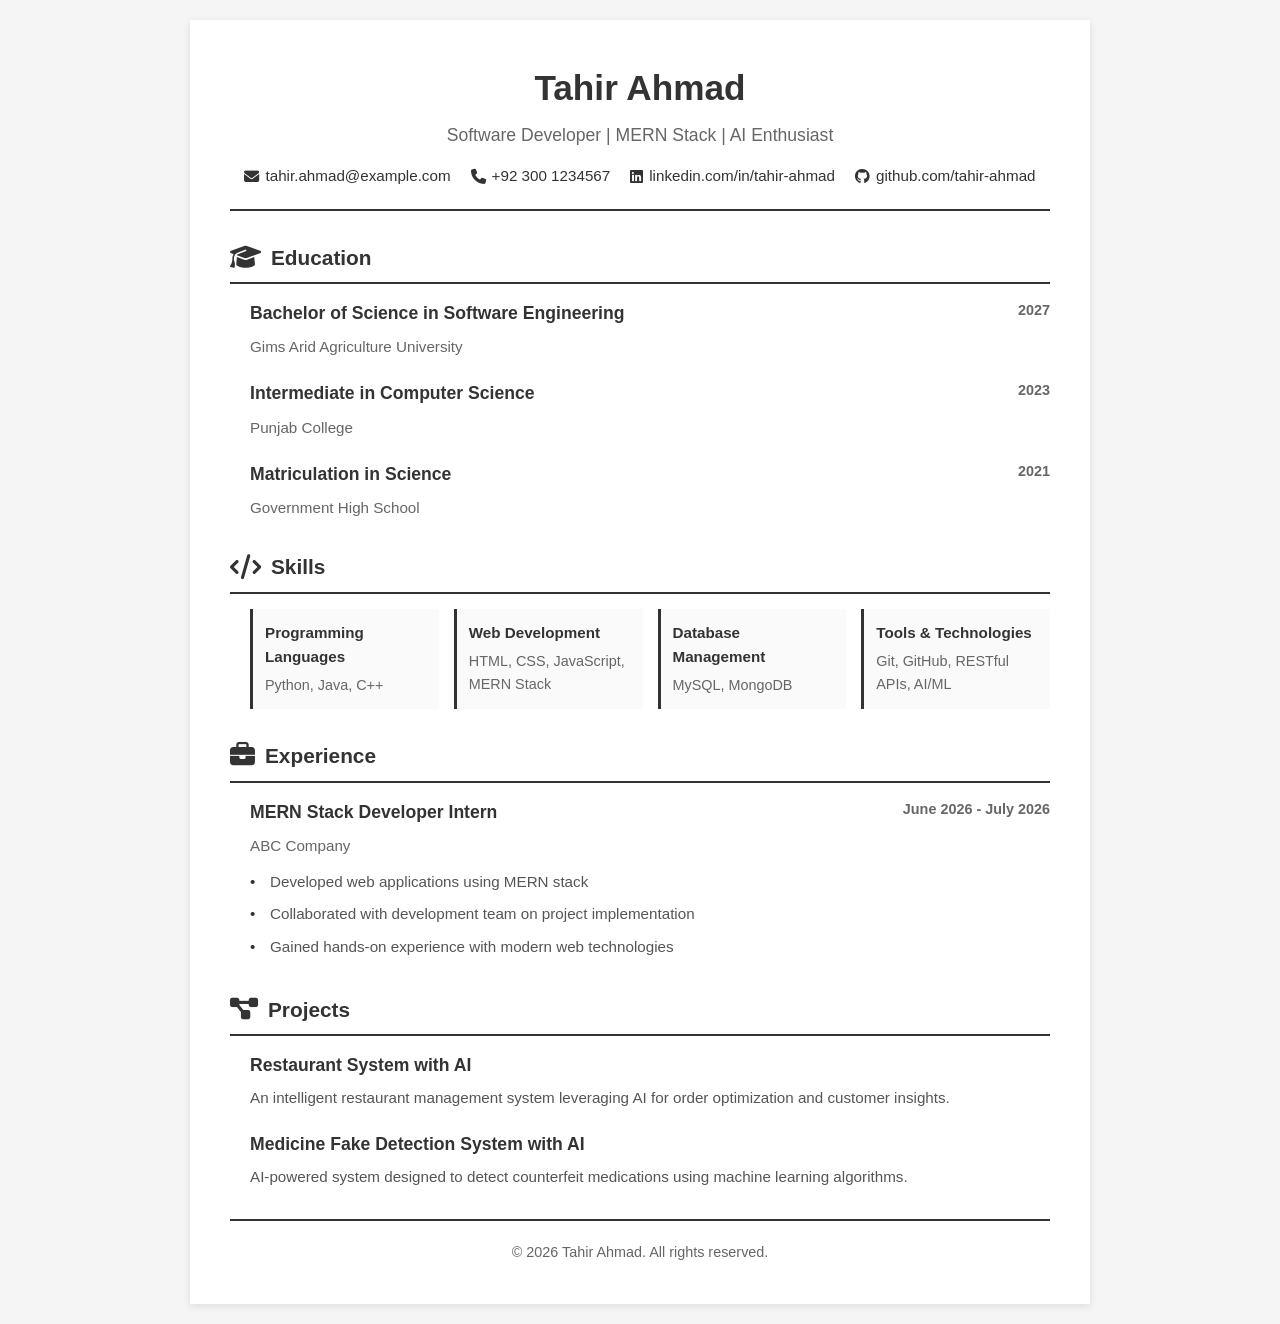
==== cv/cv.html @ cece4b5e "resturent file/reservation_make.html file has been deleted. Do not suggest code for this file. and i" ====
﻿<!DOCTYPE html>
<html lang="en">
<head>
    <meta charset="UTF-8">
    <meta name="viewport" content="width=device-width, initial-scale=1.0">
    <title>Tahir Ahmad - Software Developer CV</title>
    <link rel="stylesheet" href="cv.css">
    <link rel="stylesheet" href="https://cdnjs.cloudflare.com/ajax/libs/font-awesome/6.4.0/css/all.min.css">
</head>
<body>
    <div class="cv-container">
        <!-- Header Section -->
        <header class="header">
            <div class="header-content">
                <h1 class="name">Tahir Ahmad</h1>
                <p class="title">Software Developer | MERN Stack | AI Enthusiast</p>
                <div class="contact-info">
                    <span><i class="fas fa-envelope"></i> tahir.ahmad@example.com</span>
                    <span><i class="fas fa-phone"></i> +92 300 1234567</span>
                    <span><i class="fab fa-linkedin"></i> linkedin.com/in/tahir-ahmad</span>
                    <span><i class="fab fa-github"></i> github.com/tahir-ahmad</span>
                </div>
            </div>
        </header>

        <main class="main-content">
            <!-- Education Section -->
            <section class="section">
                <h2 class="section-title"><i class="fas fa-graduation-cap"></i> Education</h2>
                <div class="content">
                    <div class="entry">
                        <div class="entry-header">
                            <h3>Bachelor of Science in Software Engineering</h3>
                            <span class="date">2027</span>
                        </div>
                        <p class="institution">Gims Arid Agriculture University</p>
                    </div>
                    <div class="entry">
                        <div class="entry-header">
                            <h3>Intermediate in Computer Science</h3>
                            <span class="date">2023</span>
                        </div>
                        <p class="institution">Punjab College</p>
                    </div>
                    <div class="entry">
                        <div class="entry-header">
                            <h3>Matriculation in Science</h3>
                            <span class="date">2021</span>
                        </div>
                        <p class="institution">Government High School</p>
                    </div>
                </div>
            </section>

            <!-- Skills Section -->
            <section class="section">
                <h2 class="section-title"><i class="fas fa-code"></i> Skills</h2>
                <div class="content">
                    <div class="skills-grid">
                        <div class="skill-category">
                            <h4>Programming Languages</h4>
                            <p>Python, Java, C++</p>
                        </div>
                        <div class="skill-category">
                            <h4>Web Development</h4>
                            <p>HTML, CSS, JavaScript, MERN Stack</p>
                        </div>
                        <div class="skill-category">
                            <h4>Database Management</h4>
                            <p>MySQL, MongoDB</p>
                        </div>
                        <div class="skill-category">
                            <h4>Tools & Technologies</h4>
                            <p>Git, GitHub, RESTful APIs, AI/ML</p>
                        </div>
                    </div>
                </div>
            </section>

            <!-- Experience Section -->
            <section class="section">
                <h2 class="section-title"><i class="fas fa-briefcase"></i> Experience</h2>
                <div class="content">
                    <div class="entry">
                        <div class="entry-header">
                            <h3>MERN Stack Developer Intern</h3>
                            <span class="date">June 2026 - July 2026</span>
                        </div>
                        <p class="institution">ABC Company</p>
                        <ul class="responsibilities">
                            <li>Developed web applications using MERN stack</li>
                            <li>Collaborated with development team on project implementation</li>
                            <li>Gained hands-on experience with modern web technologies</li>
                        </ul>
                    </div>
                </div>
            </section>

            <!-- Projects Section -->
            <section class="section">
                <h2 class="section-title"><i class="fas fa-project-diagram"></i> Projects</h2>
                <div class="content">
                    <div class="entry">
                        <div class="entry-header">
                            <h3>Restaurant System with AI</h3>
                        </div>
                        <p class="description">An intelligent restaurant management system leveraging AI for order optimization and customer insights.</p>
                    </div>
                    <div class="entry">
                        <div class="entry-header">
                            <h3>Medicine Fake Detection System with AI</h3>
                        </div>
                        <p class="description">AI-powered system designed to detect counterfeit medications using machine learning algorithms.</p>
                    </div>
                </div>
            </section>
        </main>

        <!-- Footer -->
        <footer class="footer">
            <p>&copy; 2026 Tahir Ahmad. All rights reserved.</p>
        </footer>
    </div>
</body>
</html>
---- cv/cv.css ----
﻿* {
    margin: 0;
    padding: 0;
    box-sizing: border-box;
}

body {
    font-family: 'Segoe UI', Tahoma, Geneva, Verdana, sans-serif;
    line-height: 1.6;
    color: #333;
    background: #f5f5f5;
    padding: 20px;
}

.cv-container {
    max-width: 900px;
    margin: 0 auto;
    background: white;
    padding: 40px;
    box-shadow: 0 2px 8px rgba(0, 0, 0, 0.1);
}

/* Header Section */
.header {
    text-align: center;
    margin-bottom: 30px;
    border-bottom: 2px solid #333;
    padding-bottom: 20px;
}

.name {
    font-size: 2.2em;
    font-weight: 700;
    margin-bottom: 5px;
}

.title {
    font-size: 1.1em;
    color: #666;
    margin-bottom: 15px;
}

.contact-info {
    display: flex;
    flex-wrap: wrap;
    justify-content: center;
    gap: 20px;
    font-size: 0.95em;
}

.contact-info span {
    display: flex;
    align-items: center;
    gap: 6px;
}

.contact-info i {
    color: #333;
}

/* Section Styling */
.section {
    margin-bottom: 30px;
}

.section-title {
    font-size: 1.3em;
    font-weight: 700;
    color: #333;
    margin-bottom: 15px;
    padding-bottom: 8px;
    border-bottom: 2px solid #333;
    display: flex;
    align-items: center;
    gap: 10px;
}

.section-title i {
    font-size: 1.2em;
}

.content {
    margin-left: 20px;
}

/* Entry Styling */
.entry {
    margin-bottom: 20px;
}

.entry h3 {
    font-size: 1.1em;
    font-weight: 600;
    color: #333;
    margin-bottom: 3px;
}

.entry-header {
    display: flex;
    justify-content: space-between;
    align-items: flex-start;
    margin-bottom: 5px;
}

.date {
    font-size: 0.9em;
    color: #666;
    font-weight: 600;
}

.institution {
    font-size: 0.95em;
    color: #666;
    margin-bottom: 5px;
}

.description {
    font-size: 0.95em;
    color: #555;
    line-height: 1.5;
}

.responsibilities {
    list-style: none;
    margin-top: 8px;
    padding-left: 0;
}

.responsibilities li {
    color: #555;
    padding: 4px 0;
    padding-left: 20px;
    position: relative;
    font-size: 0.95em;
}

.responsibilities li:before {
    content: "•";
    position: absolute;
    left: 0;
    color: #333;
}

/* Skills Grid */
.skills-grid {
    display: grid;
    grid-template-columns: repeat(auto-fit, minmax(180px, 1fr));
    gap: 15px;
}

.skill-category {
    padding: 12px;
    background: #fafafa;
    border-left: 3px solid #333;
}

.skill-category h4 {
    font-size: 0.95em;
    font-weight: 700;
    color: #333;
    margin-bottom: 5px;
}

.skill-category p {
    font-size: 0.9em;
    color: #666;
}

/* Footer */
.footer {
    text-align: center;
    padding-top: 20px;
    border-top: 2px solid #333;
    color: #666;
    font-size: 0.9em;
    margin-top: 30px;
}

/* Responsive Design */
@media (max-width: 768px) {
    .cv-container {
        padding: 20px;
    }

    .name {
        font-size: 1.8em;
    }

    .contact-info {
        flex-direction: column;
        gap: 8px;
    }

    .entry-header {
        flex-direction: column;
    }

    .date {
        margin-top: 3px;
    }

    .skills-grid {
        grid-template-columns: 1fr;
    }
}
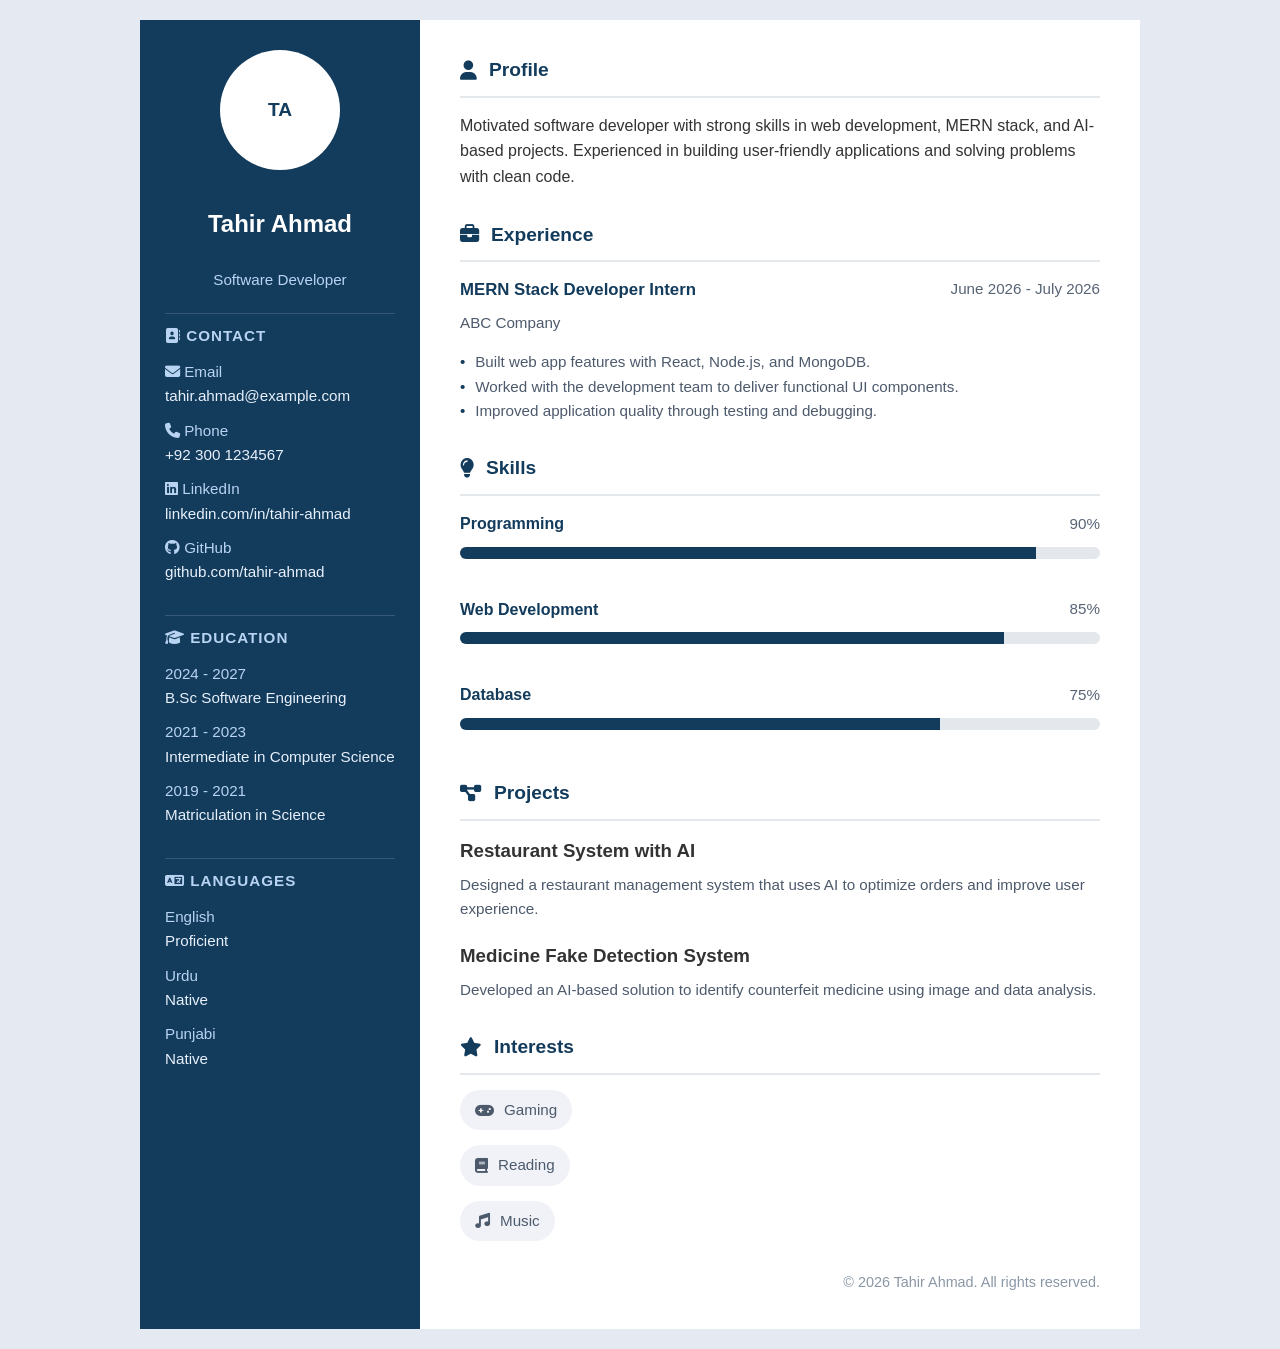
==== commit 9fb1c32b: "now we update the resturent design" ====
--- a/cv/cv.html
+++ b/cv/cv.html
@@ -9,117 +9,120 @@
 </head>
 <body>
     <div class="cv-container">
-        <!-- Header Section -->
-        <header class="header">
-            <div class="header-content">
-                <h1 class="name">Tahir Ahmad</h1>
-                <p class="title">Software Developer | MERN Stack | AI Enthusiast</p>
-                <div class="contact-info">
-                    <span><i class="fas fa-envelope"></i> tahir.ahmad@example.com</span>
-                    <span><i class="fas fa-phone"></i> +92 300 1234567</span>
-                    <span><i class="fab fa-linkedin"></i> linkedin.com/in/tahir-ahmad</span>
-                    <span><i class="fab fa-github"></i> github.com/tahir-ahmad</span>
-                </div>
+        <aside class="sidebar">
+            <div class="profile-photo">TA</div>
+            <h1>Tahir Ahmad</h1>
+            <p class="title">Software Developer</p>
+
+            <div class="sidebar-section">
+                <h2><i class="fas fa-address-book"></i> Contact</h2>
+                <ul>
+                    <li><span><i class="fas fa-envelope"></i> Email</span>tahir.ahmad@example.com</li>
+                    <li><span><i class="fas fa-phone"></i> Phone</span>+92 300 1234567</li>
+                    <li><span><i class="fab fa-linkedin"></i> LinkedIn</span>linkedin.com/in/tahir-ahmad</li>
+                    <li><span><i class="fab fa-github"></i> GitHub</span>github.com/tahir-ahmad</li>
+                </ul>
             </div>
-        </header>
 
-        <main class="main-content">
-            <!-- Education Section -->
+            <div class="sidebar-section">
+                <h2><i class="fas fa-graduation-cap"></i> Education</h2>
+                <ul>
+                    <li><span>2024 - 2027</span>B.Sc Software Engineering</li>
+                    <li><span>2021 - 2023</span>Intermediate in Computer Science</li>
+                    <li><span>2019 - 2021</span>Matriculation in Science</li>
+                </ul>
+            </div>
+
+            <div class="sidebar-section">
+                <h2><i class="fas fa-language"></i> Languages</h2>
+                <ul>
+                    <li><span>English</span>Proficient</li>
+                    <li><span>Urdu</span>Native</li>
+                    <li><span>Punjabi</span>Native</li>
+                </ul>
+            </div>
+        </aside>
+
+        <main class="main">
             <section class="section">
-                <h2 class="section-title"><i class="fas fa-graduation-cap"></i> Education</h2>
-                <div class="content">
-                    <div class="entry">
-                        <div class="entry-header">
-                            <h3>Bachelor of Science in Software Engineering</h3>
-                            <span class="date">2027</span>
-                        </div>
-                        <p class="institution">Gims Arid Agriculture University</p>
-                    </div>
-                    <div class="entry">
-                        <div class="entry-header">
-                            <h3>Intermediate in Computer Science</h3>
-                            <span class="date">2023</span>
-                        </div>
-                        <p class="institution">Punjab College</p>
-                    </div>
-                    <div class="entry">
-                        <div class="entry-header">
-                            <h3>Matriculation in Science</h3>
-                            <span class="date">2021</span>
-                        </div>
-                        <p class="institution">Government High School</p>
-                    </div>
+                <div class="section-title"><i class="fas fa-user"></i>Profile</div>
+                <div class="section-content">
+                    <p>Motivated software developer with strong skills in web development, MERN stack, and AI-based projects. Experienced in building user-friendly applications and solving problems with clean code.</p>
                 </div>
             </section>
 
-            <!-- Skills Section -->
             <section class="section">
-                <h2 class="section-title"><i class="fas fa-code"></i> Skills</h2>
-                <div class="content">
-                    <div class="skills-grid">
-                        <div class="skill-category">
-                            <h4>Programming Languages</h4>
-                            <p>Python, Java, C++</p>
-                        </div>
-                        <div class="skill-category">
-                            <h4>Web Development</h4>
-                            <p>HTML, CSS, JavaScript, MERN Stack</p>
-                        </div>
-                        <div class="skill-category">
-                            <h4>Database Management</h4>
-                            <p>MySQL, MongoDB</p>
-                        </div>
-                        <div class="skill-category">
-                            <h4>Tools & Technologies</h4>
-                            <p>Git, GitHub, RESTful APIs, AI/ML</p>
-                        </div>
-                    </div>
-                </div>
-            </section>
-
-            <!-- Experience Section -->
-            <section class="section">
-                <h2 class="section-title"><i class="fas fa-briefcase"></i> Experience</h2>
-                <div class="content">
+                <div class="section-title"><i class="fas fa-briefcase"></i>Experience</div>
+                <div class="section-content">
                     <div class="entry">
                         <div class="entry-header">
                             <h3>MERN Stack Developer Intern</h3>
                             <span class="date">June 2026 - July 2026</span>
                         </div>
-                        <p class="institution">ABC Company</p>
-                        <ul class="responsibilities">
-                            <li>Developed web applications using MERN stack</li>
-                            <li>Collaborated with development team on project implementation</li>
-                            <li>Gained hands-on experience with modern web technologies</li>
+                        <p>ABC Company</p>
+                        <ul>
+                            <li>Built web app features with React, Node.js, and MongoDB.</li>
+                            <li>Worked with the development team to deliver functional UI components.</li>
+                            <li>Improved application quality through testing and debugging.</li>
                         </ul>
                     </div>
                 </div>
             </section>
 
-            <!-- Projects Section -->
             <section class="section">
-                <h2 class="section-title"><i class="fas fa-project-diagram"></i> Projects</h2>
-                <div class="content">
-                    <div class="entry">
-                        <div class="entry-header">
-                            <h3>Restaurant System with AI</h3>
+                <div class="section-title"><i class="fas fa-lightbulb"></i>Skills</div>
+                <div class="section-content">
+                    <div class="skill-item">
+                        <div class="skill-header">
+                            <h3>Programming</h3>
+                            <span>90%</span>
                         </div>
-                        <p class="description">An intelligent restaurant management system leveraging AI for order optimization and customer insights.</p>
+                        <div class="skill-bar"><span style="width: 90%"></span></div>
                     </div>
-                    <div class="entry">
-                        <div class="entry-header">
-                            <h3>Medicine Fake Detection System with AI</h3>
+                    <div class="skill-item">
+                        <div class="skill-header">
+                            <h3>Web Development</h3>
+                            <span>85%</span>
                         </div>
-                        <p class="description">AI-powered system designed to detect counterfeit medications using machine learning algorithms.</p>
+                        <div class="skill-bar"><span style="width: 85%"></span></div>
+                    </div>
+                    <div class="skill-item">
+                        <div class="skill-header">
+                            <h3>Database</h3>
+                            <span>75%</span>
+                        </div>
+                        <div class="skill-bar"><span style="width: 75%"></span></div>
                     </div>
                 </div>
             </section>
+
+            <section class="section">
+                <div class="section-title"><i class="fas fa-project-diagram"></i>Projects</div>
+                <div class="section-content">
+                    <div class="entry">
+                        <h3>Restaurant System with AI</h3>
+                        <p>Designed a restaurant management system that uses AI to optimize orders and improve user experience.</p>
+                    </div>
+                    <div class="entry">
+                        <h3>Medicine Fake Detection System</h3>
+                        <p>Developed an AI-based solution to identify counterfeit medicine using image and data analysis.</p>
+                    </div>
+                </div>
+            </section>
+
+            <section class="section">
+                <div class="section-title"><i class="fas fa-star"></i>Interests</div>
+                <div class="section-content interest-list">
+                    <div class="interest-item"><i class="fas fa-gamepad"></i>Gaming</div>
+                    <div class="interest-item"><i class="fas fa-book"></i>Reading</div>
+                    <div class="interest-item"><i class="fas fa-music"></i>Music</div>
+                </div>
+            </section>
+
+            <footer class="footer">
+                © 2026 Tahir Ahmad. All rights reserved.
+            </footer>
         </main>
-
-        <!-- Footer -->
-        <footer class="footer">
-            <p>&copy; 2026 Tahir Ahmad. All rights reserved.</p>
-        </footer>
     </div>
 </body>
 </html>
--- a/cv/cv.css
+++ b/cv/cv.css
@@ -8,198 +8,257 @@
     font-family: 'Segoe UI', Tahoma, Geneva, Verdana, sans-serif;
     line-height: 1.6;
     color: #333;
-    background: #f5f5f5;
+    background: #e5e9f2;
     padding: 20px;
 }
 
 .cv-container {
-    max-width: 900px;
+    max-width: 1000px;
     margin: 0 auto;
-    background: white;
-    padding: 40px;
-    box-shadow: 0 2px 8px rgba(0, 0, 0, 0.1);
-}
-
-/* Header Section */
-.header {
+    background: #fff;
+    display: grid;
+    grid-template-columns: 280px 1fr;
+    min-height: 100vh;
+    overflow: hidden;
+}
+
+.sidebar {
+    background: #133b5c;
+    color: #fff;
+    padding: 30px 25px;
+    display: flex;
+    flex-direction: column;
+    gap: 20px;
+}
+
+.profile-photo {
+    width: 120px;
+    height: 120px;
+    border-radius: 50%;
+    background: #fff;
+    margin: 0 auto;
+    display: flex;
+    align-items: center;
+    justify-content: center;
+    color: #133b5c;
+    font-size: 1.2em;
+    font-weight: 700;
+}
+
+.sidebar h1 {
+    font-size: 1.5em;
     text-align: center;
-    margin-bottom: 30px;
-    border-bottom: 2px solid #333;
-    padding-bottom: 20px;
-}
-
-.name {
-    font-size: 2.2em;
+    margin-top: 15px;
+}
+
+.sidebar p.title {
+    text-align: center;
+    color: #b8d4f2;
+    font-size: 0.95em;
+    margin-top: 5px;
+}
+
+.sidebar-section {
+    padding-top: 10px;
+    border-top: 1px solid rgba(255,255,255,0.15);
+}
+
+.sidebar-section h2 {
+    font-size: 0.95em;
+    letter-spacing: 1px;
+    text-transform: uppercase;
+    color: #b8d4f2;
+    margin-bottom: 12px;
+}
+
+.sidebar-section p,
+.sidebar-section li {
+    font-size: 0.95em;
+    color: #e7f0fb;
+    line-height: 1.6;
+}
+
+.sidebar-section ul {
+    list-style: none;
+    margin-top: 10px;
+}
+
+.sidebar-section li {
+    margin-bottom: 10px;
+}
+
+.sidebar-section li span {
+    display: block;
+    color: #b8d4f2;
+}
+
+.sidebar-section .subtle {
+    color: #a1c7ef;
+    font-size: 0.9em;
+}
+
+.main {
+    padding: 35px 40px;
+    display: flex;
+    flex-direction: column;
+    gap: 30px;
+}
+
+.section-title {
+    display: flex;
+    align-items: center;
+    gap: 12px;
+    font-size: 1.2em;
     font-weight: 700;
-    margin-bottom: 5px;
-}
-
-.title {
-    font-size: 1.1em;
-    color: #666;
+    color: #133b5c;
     margin-bottom: 15px;
-}
-
-.contact-info {
-    display: flex;
+    border-bottom: 2px solid #e4e7ec;
+    padding-bottom: 10px;
+}
+
+.section-title i {
+    color: #133b5c;
+}
+
+.section-content {
+    display: flex;
+    flex-direction: column;
+    gap: 20px;
+}
+
+.entry {
+    display: flex;
+    flex-direction: column;
+    gap: 7px;
+}
+
+.entry-header {
+    display: flex;
+    justify-content: space-between;
+    gap: 20px;
+    align-items: flex-start;
+}
+
+.entry-header h3 {
+    font-size: 1.05em;
+    color: #133b5c;
+}
+
+.entry-header .date {
+    color: #576476;
+    font-size: 0.95em;
+    white-space: nowrap;
+}
+
+.entry p,
+.entry li {
+    color: #4d5a6c;
+    font-size: 0.95em;
+}
+
+.entry ul {
+    list-style: none;
+    padding-left: 0;
+    margin-top: 8px;
+}
+
+.entry li::before {
+    content: "•";
+    color: #133b5c;
+    display: inline-block;
+    width: 1em;
+}
+
+.skill-item {
+    display: flex;
+    flex-direction:inherit;
+    gap: 10px;
+    margin-bottom: 18px;
+}
+
+.skill-header {
+    display: flex;
+    justify-content: space-between;
+    align-items: center;
+    gap: 10px;
+}
+
+.skill-header h3 {
+    font-size: 1em;
+    margin: 0;
+    color: #133b5c;
+}
+
+.skill-header span {
+    font-size: 0.95em;
+    color: #576476;
+}
+
+.skill-bar {
+    background: #e4e7ec;
+    border-radius: 10px;
+    overflow: hidden;
+    height: 12px;
+    margin-top: 0;
+}
+
+.skill-bar span {
+    display: block;
+    height: 100%;
+    background: #133b5c;
+}
+
+.interest-list {
+    display: flex;
+    gap: 15px;
     flex-wrap: wrap;
-    justify-content: center;
-    gap: 20px;
-    font-size: 0.95em;
-}
-
-.contact-info span {
-    display: flex;
-    align-items: center;
-    gap: 6px;
-}
-
-.contact-info i {
-    color: #333;
-}
-
-/* Section Styling */
-.section {
-    margin-bottom: 30px;
-}
-
-.section-title {
-    font-size: 1.3em;
-    font-weight: 700;
-    color: #333;
-    margin-bottom: 15px;
-    padding-bottom: 8px;
-    border-bottom: 2px solid #333;
-    display: flex;
-    align-items: center;
+}
+
+.interest-item {
+    display: flex;
+    align-items: center;
+    width: fit-content;
     gap: 10px;
-}
-
-.section-title i {
-    font-size: 1.2em;
-}
-
-.content {
-    margin-left: 20px;
-}
-
-/* Entry Styling */
-.entry {
-    margin-bottom: 20px;
-}
-
-.entry h3 {
-    font-size: 1.1em;
-    font-weight: 600;
-    color: #333;
-    margin-bottom: 3px;
-}
-
-.entry-header {
-    display: flex;
-    justify-content: space-between;
-    align-items: flex-start;
-    margin-bottom: 5px;
-}
-
-.date {
+    background: #f0f2f7;
+    color: #4d5a6c;
+    padding: 8px 15px;
+    border-radius: 999px;
+    font-size: 0.95em;
+}
+
+.footer {
     font-size: 0.9em;
-    color: #666;
-    font-weight: 600;
-}
-
-.institution {
-    font-size: 0.95em;
-    color: #666;
-    margin-bottom: 5px;
-}
-
-.description {
-    font-size: 0.95em;
-    color: #555;
-    line-height: 1.5;
-}
-
-.responsibilities {
-    list-style: none;
-    margin-top: 8px;
-    padding-left: 0;
-}
-
-.responsibilities li {
-    color: #555;
-    padding: 4px 0;
-    padding-left: 20px;
-    position: relative;
-    font-size: 0.95em;
-}
-
-.responsibilities li:before {
-    content: "•";
-    position: absolute;
-    left: 0;
-    color: #333;
-}
-
-/* Skills Grid */
-.skills-grid {
-    display: grid;
-    grid-template-columns: repeat(auto-fit, minmax(180px, 1fr));
-    gap: 15px;
-}
-
-.skill-category {
-    padding: 12px;
-    background: #fafafa;
-    border-left: 3px solid #333;
-}
-
-.skill-category h4 {
-    font-size: 0.95em;
-    font-weight: 700;
-    color: #333;
-    margin-bottom: 5px;
-}
-
-.skill-category p {
-    font-size: 0.9em;
-    color: #666;
-}
-
-/* Footer */
-.footer {
-    text-align: center;
-    padding-top: 20px;
-    border-top: 2px solid #333;
-    color: #666;
-    font-size: 0.9em;
-    margin-top: 30px;
-}
-
-/* Responsive Design */
-@media (max-width: 768px) {
+    color: #8a97a6;
+    text-align: right;
+}
+
+@media (max-width: 950px) {
     .cv-container {
-        padding: 20px;
-    }
-
-    .name {
-        font-size: 1.8em;
-    }
-
-    .contact-info {
-        flex-direction: column;
-        gap: 8px;
+        grid-template-columns: 1fr;
+    }
+
+    .sidebar,
+    .main {
+        padding: 25px;
+    }
+}
+
+@media (max-width: 620px) {
+    .sidebar {
+        align-items: center;
+        text-align: center;
+    }
+
+    .sidebar-section {
+        width: 100%;
     }
 
     .entry-header {
         flex-direction: column;
-    }
-
-    .date {
-        margin-top: 3px;
-    }
-
-    .skills-grid {
-        grid-template-columns: 1fr;
-    }
-}+        align-items: flex-start;
+    }
+
+    .interest-list {
+        justify-content: center;
+    }
+}
